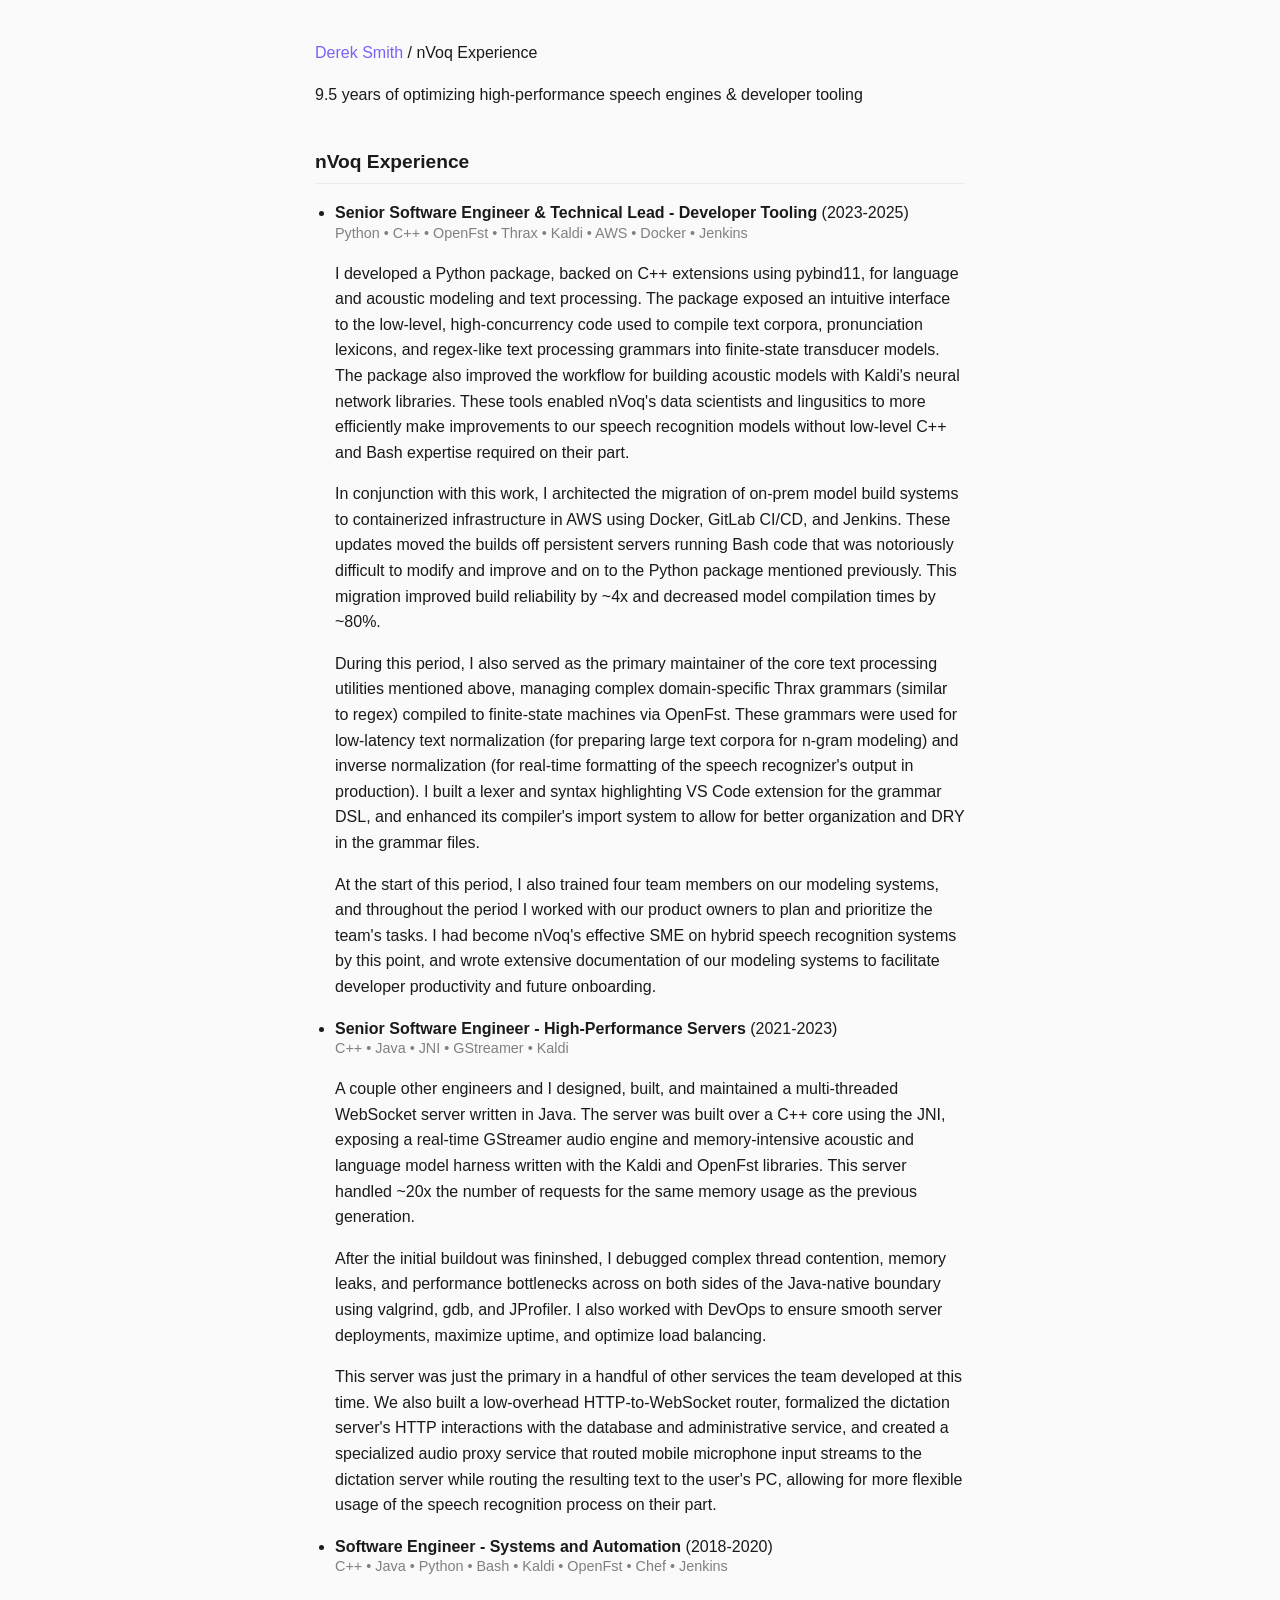
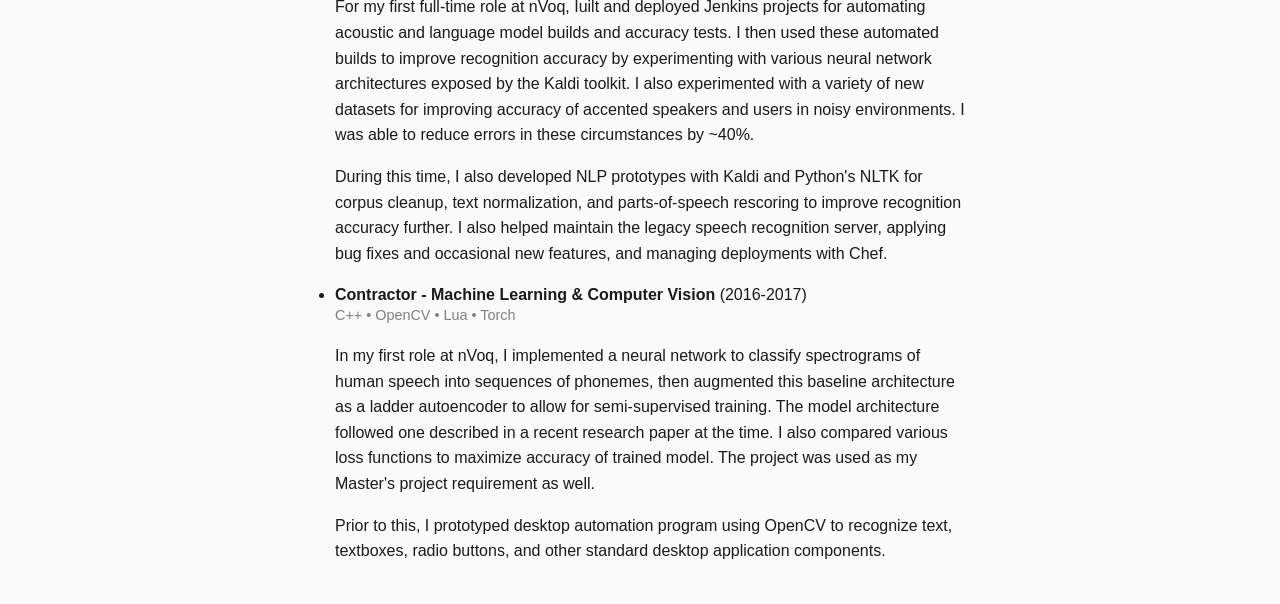
==== site/nvoq/index.html @ 42275b92 "Add separate project and nvoq pages" ====
<!DOCTYPE html>
<html lang="en">
<head>
    <meta charset="UTF-8">
    <meta name="viewport" content="width=device-width, initial-scale=1.0">
    <link rel="stylesheet" href="../style.css">
    <title>🐷 Derek Smith | Systems Programmer</title>
</head>
<body>

    <header>
        <nav class="breadcrumb">
            <a href="../">Derek Smith</a> / <span>nVoq Experience</span>
        </nav>
        <p class="subtitle">9.5 years of optimizing high-performance speech engines & developer tooling</p>
    </header>

    <main>
        <section id="nvoq">
            <h2>nVoq Experience</h2>
            <ul>
                <li>
                    <strong>Senior Software Engineer & Technical Lead - Developer Tooling</strong> (2023-2025)
                    <span class="project-meta">Python • C++ • OpenFst • Thrax • Kaldi • AWS • Docker • Jenkins</span>
                    <p>
                    I developed a Python package, backed on C++ extensions using pybind11, for language and acoustic modeling and text processing. The package exposed an intuitive interface to the low-level, high-concurrency code used to compile text corpora, pronunciation lexicons, and regex-like text processing grammars into finite-state transducer models. The package also improved the workflow for building acoustic models with Kaldi's neural network libraries. These tools enabled nVoq's data scientists and lingusitics to more efficiently make improvements to our speech recognition models without low-level C++ and Bash expertise required on their part.
                    </p>
                    <p>
                    In conjunction with this work, I architected the migration of on-prem model build systems to containerized infrastructure in AWS using Docker, GitLab CI/CD, and Jenkins. These updates moved the builds off persistent servers running Bash code that was notoriously difficult to modify and improve and on to the Python package mentioned previously. This migration improved build reliability by ~4x and decreased model compilation times by ~80%.
                    </p>
                    <p>
                    During this period, I also served as the primary maintainer of the core text processing utilities mentioned above, managing complex domain-specific Thrax grammars (similar to regex) compiled to finite-state machines via OpenFst. These grammars were used for low-latency text normalization (for preparing large text corpora for n-gram modeling) and inverse normalization (for real-time formatting of the speech recognizer's output in production). I built a lexer and syntax highlighting VS Code extension for the grammar DSL, and enhanced its compiler's import system to allow for better organization and DRY in the grammar files.
                    </p>
                    <p>
                    At the start of this period, I also trained four team members on our modeling systems, and throughout the period I worked with our product owners to plan and prioritize the team's tasks. I had become nVoq's effective SME on hybrid speech recognition systems by this point, and wrote extensive documentation of our modeling systems to facilitate developer productivity and future onboarding.
                    </p>
                </li>
                <li>
                    <strong>Senior Software Engineer - High-Performance Servers</strong> (2021-2023)
                    <span class="project-meta">C++ • Java • JNI • GStreamer • Kaldi</span>
                    <p>
                    A couple other engineers and I designed, built, and maintained a multi-threaded WebSocket server written in Java. The server was built over a C++ core using the JNI, exposing a real-time GStreamer audio engine and memory-intensive acoustic and language model harness written with the Kaldi and OpenFst libraries. This server handled ~20x the number of requests for the same memory usage as the previous generation.
                    </p>
                    <p>
                    After the initial buildout was fininshed, I debugged complex thread contention, memory leaks, and performance bottlenecks across on both sides of the Java-native boundary using valgrind, gdb, and JProfiler. I also worked with DevOps to ensure smooth server deployments, maximize uptime, and optimize load balancing.
                    </p>
                    <p>
                    This server was just the primary in a handful of other services the team developed at this time. We also built a low-overhead HTTP-to-WebSocket router, formalized the dictation server's HTTP interactions with the database and administrative service, and created a specialized audio proxy service that routed mobile microphone input streams to the dictation server while routing the resulting text to the user's PC, allowing for more flexible usage of the speech recognition process on their part.
                    </p>
                </li>
                <li>
                    <strong>Software Engineer - Systems and Automation</strong> (2018-2020)
                    <span class="project-meta">C++ • Java • Python • Bash • Kaldi • OpenFst • Chef • Jenkins</span>
                    <p>
                    For my first full-time role at nVoq, Iuilt and deployed Jenkins projects for automating acoustic and language model builds and accuracy tests. I then used these automated builds to improve recognition accuracy by experimenting with various neural network architectures exposed by the Kaldi toolkit. I also experimented with a variety of new datasets for improving accuracy of accented speakers and users in noisy environments. I was able to reduce errors in these circumstances by ~40%.
                    </p>
                    <p>
                    During this time, I also developed NLP prototypes with Kaldi and Python's NLTK for corpus cleanup, text normalization, and parts-of-speech rescoring to improve recognition accuracy further. I also helped maintain the legacy speech recognition server, applying bug fixes and occasional new features, and managing deployments with Chef.
                    </p>
                </li>
                <li>
                    <strong>Contractor - Machine Learning & Computer Vision</strong> (2016-2017)
                    <span class="project-meta">C++ • OpenCV • Lua • Torch</span>
                    <p>
                    In my first role at nVoq, I implemented a neural network to classify spectrograms of human speech into sequences of phonemes, then augmented this baseline architecture as a ladder autoencoder to allow for semi-supervised training. The model architecture followed one described in a recent research paper at the time. I also compared various loss functions to maximize accuracy of trained model. The project was used as my Master's project requirement as well.
                    </p>
                    <p>
                    Prior to this, I prototyped desktop automation program using OpenCV to recognize text, textboxes, radio buttons, and other standard desktop application components.
                    </p>
                </li>
            </ul>
        </section>
    </main>

</body>
</html>
---- site/style.css ----
:root {
    --bg: #fafafa;
    --text: #1a1a1a;
    --link: #7862f8;
    --code-bg: #eaeaea;
    --max-width: 650px;
}
@media (prefers-color-scheme: dark) {
    :root {
        --bg: #121212;
        --text: #e0e0e0;
        --link: #7862f8;
        --code-bg: #252525;
    }
}
body {
    /* font-family: "New Computer Modern", "Times New Roman", Times, Baskerville, Georgia, serif; */
    /* font-family: ui-monospace, SFMono-Regular, "SF Pro Mono", Menlo, Monaco, Consolas, "Liberation Mono", "Courier New", monospace; */
    font-family: -apple-system, BlinkMacSystemFont, "Segoe UI", Roboto, Helvetica, Arial, sans-serif;
    line-height: 1.6;
    color: var(--text);
    background-color: var(--bg);
    max-width: var(--max-width);
    margin: 40px auto;
    padding: 0 20px;
}
header { margin-bottom: 40px; }
h1 { margin-bottom: 5px; font-size: 1.8rem; }
h2 { font-size: 1.2rem; margin-top: 30px; border-bottom: 1px solid var(--code-bg); padding-bottom: 5px; }
a { color: var(--link); text-decoration: none; }
a:hover { text-decoration: underline; }
ul { padding-left: 20px; }
li { margin-bottom: 8px; }
code { font-family: ui-monospace, SFMono-Regular, SF Pro Mono, Menlo, Monaco, Consolas, monospace; background: var(--code-bg); padding: 2px 6px; border-radius: 4px; font-size: 0.9em; }
.links { margin-top: 10px; font-family: monospace; }
.links a { margin-right: 15px; }
.project-meta { font-size: 0.9em; color: gray; display: block; margin-top: -4px; margin-bottom: 4px; }
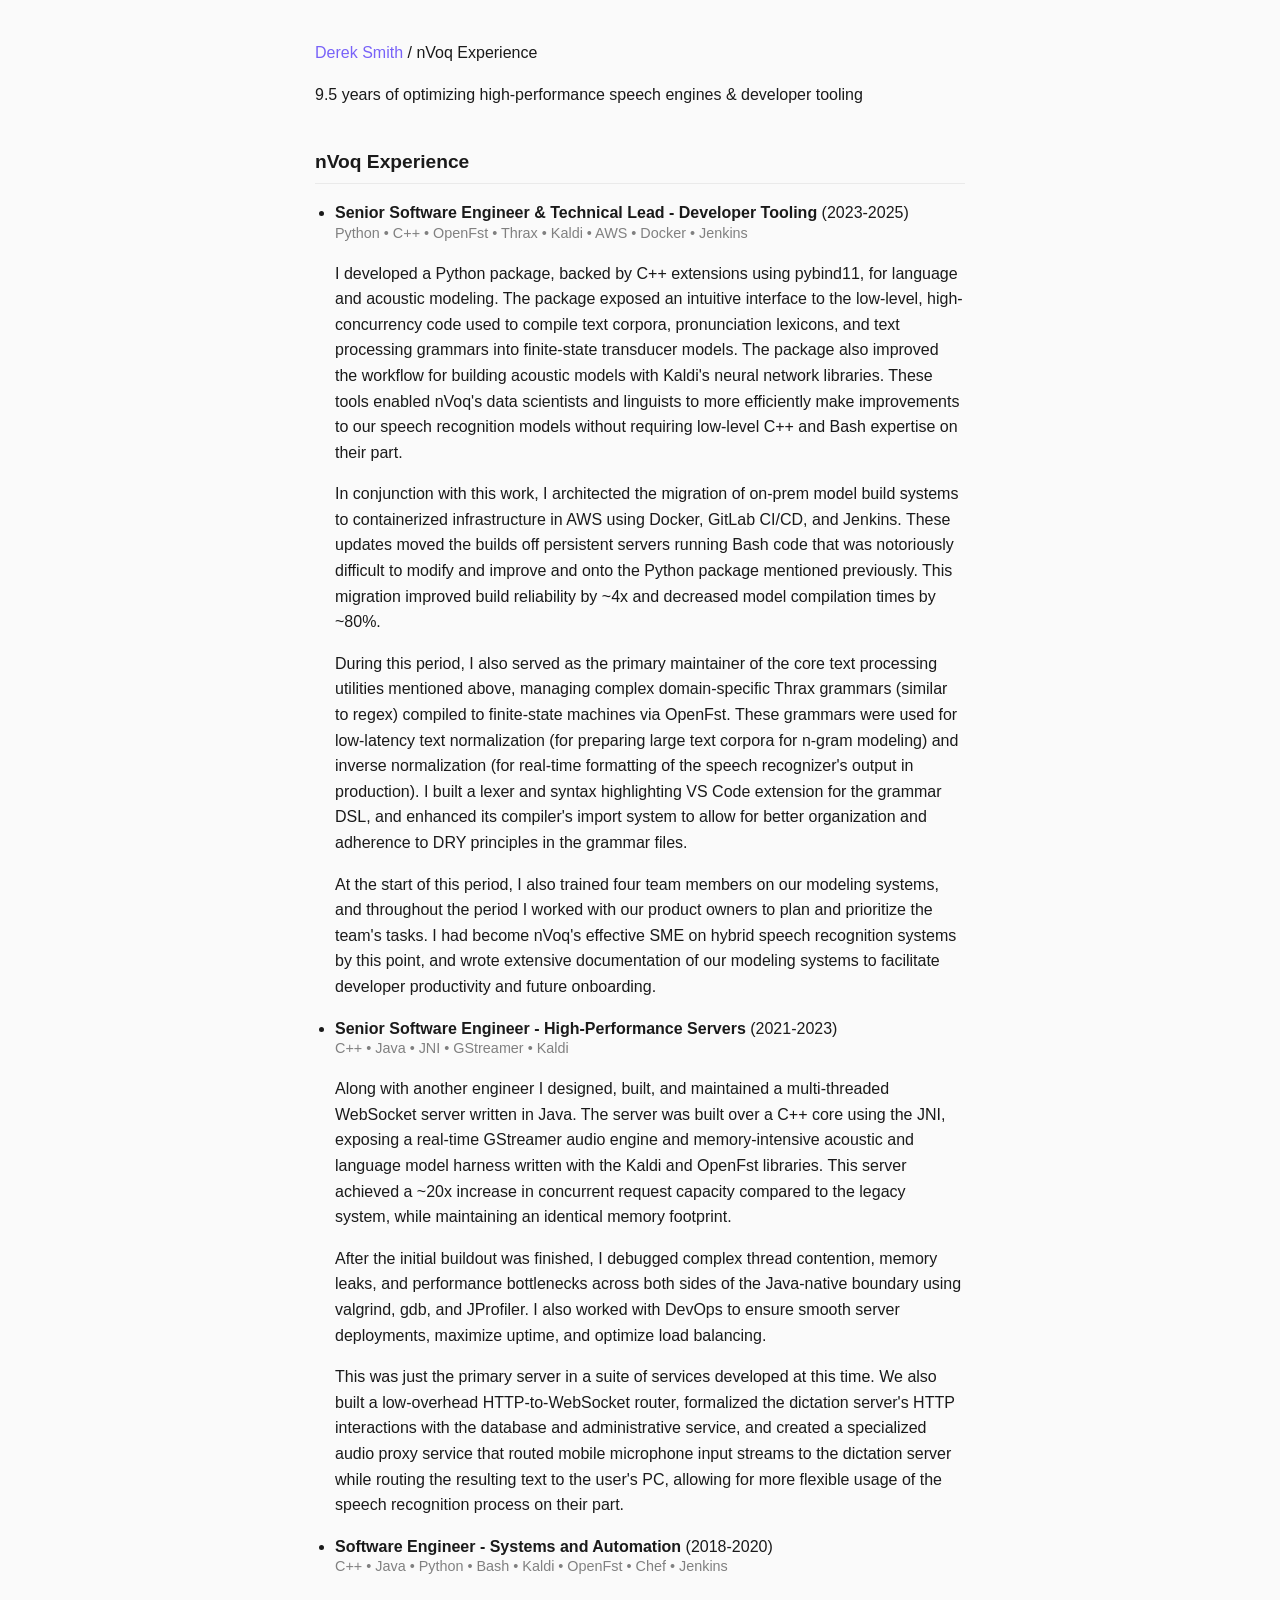
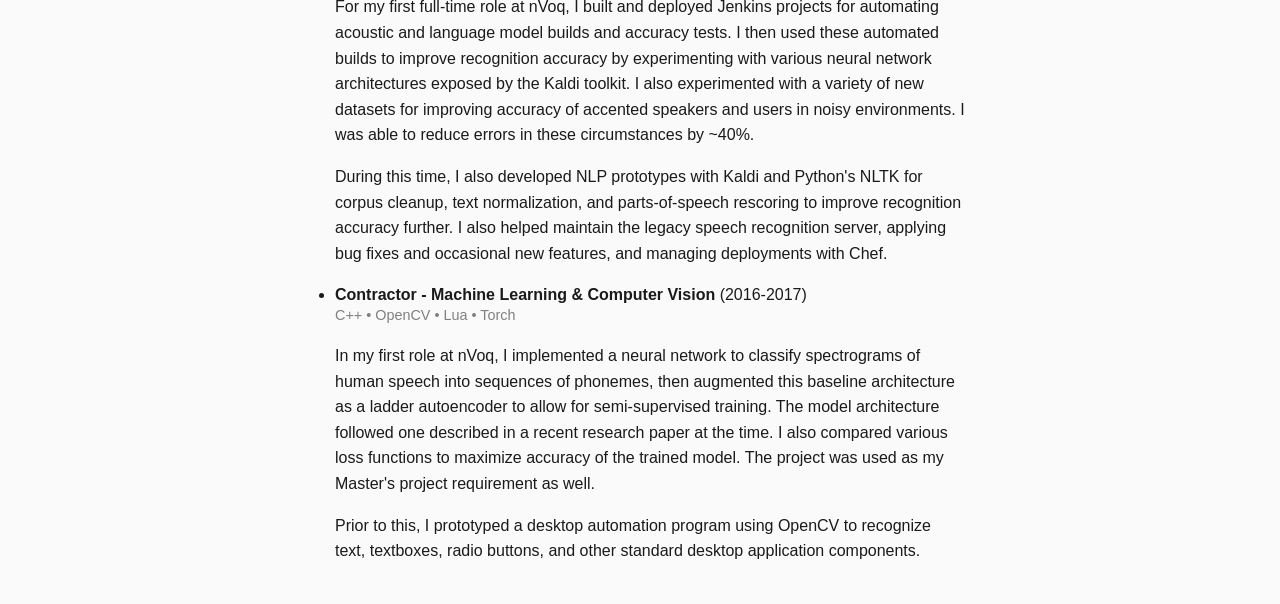
==== commit 686d2100: "Clean up typos and wording" ====
--- a/site/nvoq/index.html
+++ b/site/nvoq/index.html
@@ -23,13 +23,13 @@
                     <strong>Senior Software Engineer & Technical Lead - Developer Tooling</strong> (2023-2025)
                     <span class="project-meta">Python • C++ • OpenFst • Thrax • Kaldi • AWS • Docker • Jenkins</span>
                     <p>
-                    I developed a Python package, backed on C++ extensions using pybind11, for language and acoustic modeling and text processing. The package exposed an intuitive interface to the low-level, high-concurrency code used to compile text corpora, pronunciation lexicons, and regex-like text processing grammars into finite-state transducer models. The package also improved the workflow for building acoustic models with Kaldi's neural network libraries. These tools enabled nVoq's data scientists and lingusitics to more efficiently make improvements to our speech recognition models without low-level C++ and Bash expertise required on their part.
+                    I developed a Python package, backed by C++ extensions using pybind11, for language and acoustic modeling. The package exposed an intuitive interface to the low-level, high-concurrency code used to compile text corpora, pronunciation lexicons, and text processing grammars into finite-state transducer models. The package also improved the workflow for building acoustic models with Kaldi's neural network libraries. These tools enabled nVoq's data scientists and linguists to more efficiently make improvements to our speech recognition models without requiring low-level C++ and Bash expertise on their part.
                     </p>
                     <p>
-                    In conjunction with this work, I architected the migration of on-prem model build systems to containerized infrastructure in AWS using Docker, GitLab CI/CD, and Jenkins. These updates moved the builds off persistent servers running Bash code that was notoriously difficult to modify and improve and on to the Python package mentioned previously. This migration improved build reliability by ~4x and decreased model compilation times by ~80%.
+                    In conjunction with this work, I architected the migration of on-prem model build systems to containerized infrastructure in AWS using Docker, GitLab CI/CD, and Jenkins. These updates moved the builds off persistent servers running Bash code that was notoriously difficult to modify and improve and onto the Python package mentioned previously. This migration improved build reliability by ~4x and decreased model compilation times by ~80%.
                     </p>
                     <p>
-                    During this period, I also served as the primary maintainer of the core text processing utilities mentioned above, managing complex domain-specific Thrax grammars (similar to regex) compiled to finite-state machines via OpenFst. These grammars were used for low-latency text normalization (for preparing large text corpora for n-gram modeling) and inverse normalization (for real-time formatting of the speech recognizer's output in production). I built a lexer and syntax highlighting VS Code extension for the grammar DSL, and enhanced its compiler's import system to allow for better organization and DRY in the grammar files.
+                    During this period, I also served as the primary maintainer of the core text processing utilities mentioned above, managing complex domain-specific Thrax grammars (similar to regex) compiled to finite-state machines via OpenFst. These grammars were used for low-latency text normalization (for preparing large text corpora for n-gram modeling) and inverse normalization (for real-time formatting of the speech recognizer's output in production). I built a lexer and syntax highlighting VS Code extension for the grammar DSL, and enhanced its compiler's import system to allow for better organization and adherence to DRY principles in the grammar files.
                     </p>
                     <p>
                     At the start of this period, I also trained four team members on our modeling systems, and throughout the period I worked with our product owners to plan and prioritize the team's tasks. I had become nVoq's effective SME on hybrid speech recognition systems by this point, and wrote extensive documentation of our modeling systems to facilitate developer productivity and future onboarding.
@@ -39,20 +39,20 @@
                     <strong>Senior Software Engineer - High-Performance Servers</strong> (2021-2023)
                     <span class="project-meta">C++ • Java • JNI • GStreamer • Kaldi</span>
                     <p>
-                    A couple other engineers and I designed, built, and maintained a multi-threaded WebSocket server written in Java. The server was built over a C++ core using the JNI, exposing a real-time GStreamer audio engine and memory-intensive acoustic and language model harness written with the Kaldi and OpenFst libraries. This server handled ~20x the number of requests for the same memory usage as the previous generation.
+                    Along with another engineer I designed, built, and maintained a multi-threaded WebSocket server written in Java. The server was built over a C++ core using the JNI, exposing a real-time GStreamer audio engine and memory-intensive acoustic and language model harness written with the Kaldi and OpenFst libraries. This server achieved a ~20x increase in concurrent request capacity compared to the legacy system, while maintaining an identical memory footprint.
                     </p>
                     <p>
-                    After the initial buildout was fininshed, I debugged complex thread contention, memory leaks, and performance bottlenecks across on both sides of the Java-native boundary using valgrind, gdb, and JProfiler. I also worked with DevOps to ensure smooth server deployments, maximize uptime, and optimize load balancing.
+                    After the initial buildout was finished, I debugged complex thread contention, memory leaks, and performance bottlenecks across both sides of the Java-native boundary using valgrind, gdb, and JProfiler. I also worked with DevOps to ensure smooth server deployments, maximize uptime, and optimize load balancing.
                     </p>
                     <p>
-                    This server was just the primary in a handful of other services the team developed at this time. We also built a low-overhead HTTP-to-WebSocket router, formalized the dictation server's HTTP interactions with the database and administrative service, and created a specialized audio proxy service that routed mobile microphone input streams to the dictation server while routing the resulting text to the user's PC, allowing for more flexible usage of the speech recognition process on their part.
+                    This was just the primary server in a suite of services developed at this time. We also built a low-overhead HTTP-to-WebSocket router, formalized the dictation server's HTTP interactions with the database and administrative service, and created a specialized audio proxy service that routed mobile microphone input streams to the dictation server while routing the resulting text to the user's PC, allowing for more flexible usage of the speech recognition process on their part.
                     </p>
                 </li>
                 <li>
                     <strong>Software Engineer - Systems and Automation</strong> (2018-2020)
                     <span class="project-meta">C++ • Java • Python • Bash • Kaldi • OpenFst • Chef • Jenkins</span>
                     <p>
-                    For my first full-time role at nVoq, Iuilt and deployed Jenkins projects for automating acoustic and language model builds and accuracy tests. I then used these automated builds to improve recognition accuracy by experimenting with various neural network architectures exposed by the Kaldi toolkit. I also experimented with a variety of new datasets for improving accuracy of accented speakers and users in noisy environments. I was able to reduce errors in these circumstances by ~40%.
+                    For my first full-time role at nVoq, I built and deployed Jenkins projects for automating acoustic and language model builds and accuracy tests. I then used these automated builds to improve recognition accuracy by experimenting with various neural network architectures exposed by the Kaldi toolkit. I also experimented with a variety of new datasets for improving accuracy of accented speakers and users in noisy environments. I was able to reduce errors in these circumstances by ~40%.
                     </p>
                     <p>
                     During this time, I also developed NLP prototypes with Kaldi and Python's NLTK for corpus cleanup, text normalization, and parts-of-speech rescoring to improve recognition accuracy further. I also helped maintain the legacy speech recognition server, applying bug fixes and occasional new features, and managing deployments with Chef.
@@ -62,10 +62,10 @@
                     <strong>Contractor - Machine Learning & Computer Vision</strong> (2016-2017)
                     <span class="project-meta">C++ • OpenCV • Lua • Torch</span>
                     <p>
-                    In my first role at nVoq, I implemented a neural network to classify spectrograms of human speech into sequences of phonemes, then augmented this baseline architecture as a ladder autoencoder to allow for semi-supervised training. The model architecture followed one described in a recent research paper at the time. I also compared various loss functions to maximize accuracy of trained model. The project was used as my Master's project requirement as well.
+                    In my first role at nVoq, I implemented a neural network to classify spectrograms of human speech into sequences of phonemes, then augmented this baseline architecture as a ladder autoencoder to allow for semi-supervised training. The model architecture followed one described in a recent research paper at the time. I also compared various loss functions to maximize accuracy of the trained model. The project was used as my Master's project requirement as well.
                     </p>
                     <p>
-                    Prior to this, I prototyped desktop automation program using OpenCV to recognize text, textboxes, radio buttons, and other standard desktop application components.
+                    Prior to this, I prototyped a desktop automation program using OpenCV to recognize text, textboxes, radio buttons, and other standard desktop application components.
                     </p>
                 </li>
             </ul>
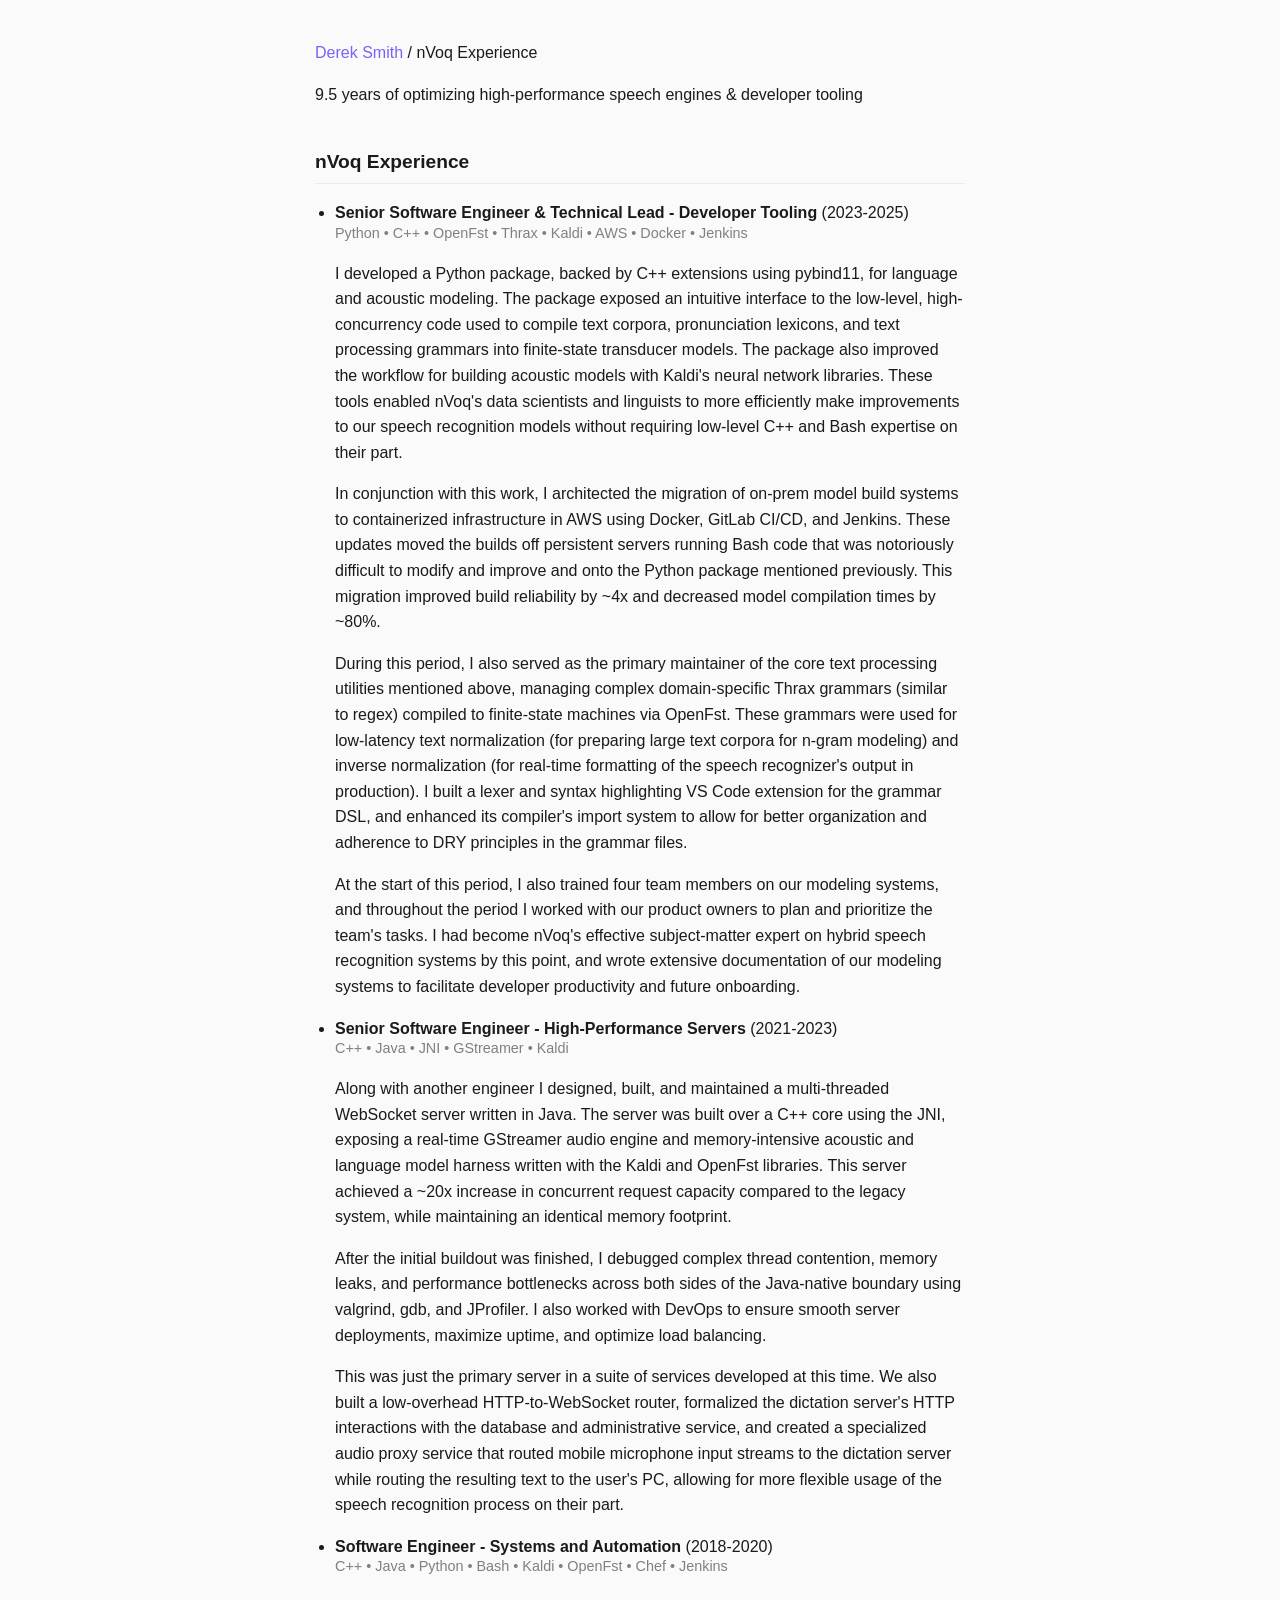
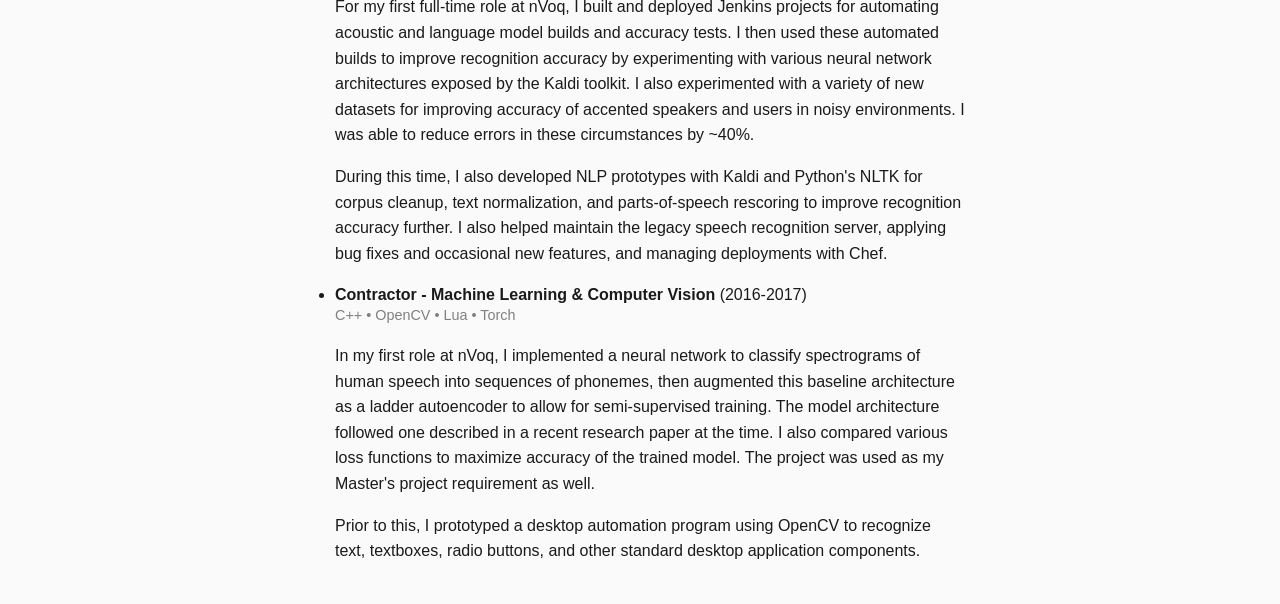
==== commit abacba49: "Get resume down to one page" ====
--- a/site/nvoq/index.html
+++ b/site/nvoq/index.html
@@ -32,7 +32,7 @@
                     During this period, I also served as the primary maintainer of the core text processing utilities mentioned above, managing complex domain-specific Thrax grammars (similar to regex) compiled to finite-state machines via OpenFst. These grammars were used for low-latency text normalization (for preparing large text corpora for n-gram modeling) and inverse normalization (for real-time formatting of the speech recognizer's output in production). I built a lexer and syntax highlighting VS Code extension for the grammar DSL, and enhanced its compiler's import system to allow for better organization and adherence to DRY principles in the grammar files.
                     </p>
                     <p>
-                    At the start of this period, I also trained four team members on our modeling systems, and throughout the period I worked with our product owners to plan and prioritize the team's tasks. I had become nVoq's effective SME on hybrid speech recognition systems by this point, and wrote extensive documentation of our modeling systems to facilitate developer productivity and future onboarding.
+                    At the start of this period, I also trained four team members on our modeling systems, and throughout the period I worked with our product owners to plan and prioritize the team's tasks. I had become nVoq's effective subject-matter expert on hybrid speech recognition systems by this point, and wrote extensive documentation of our modeling systems to facilitate developer productivity and future onboarding.
                     </p>
                 </li>
                 <li>
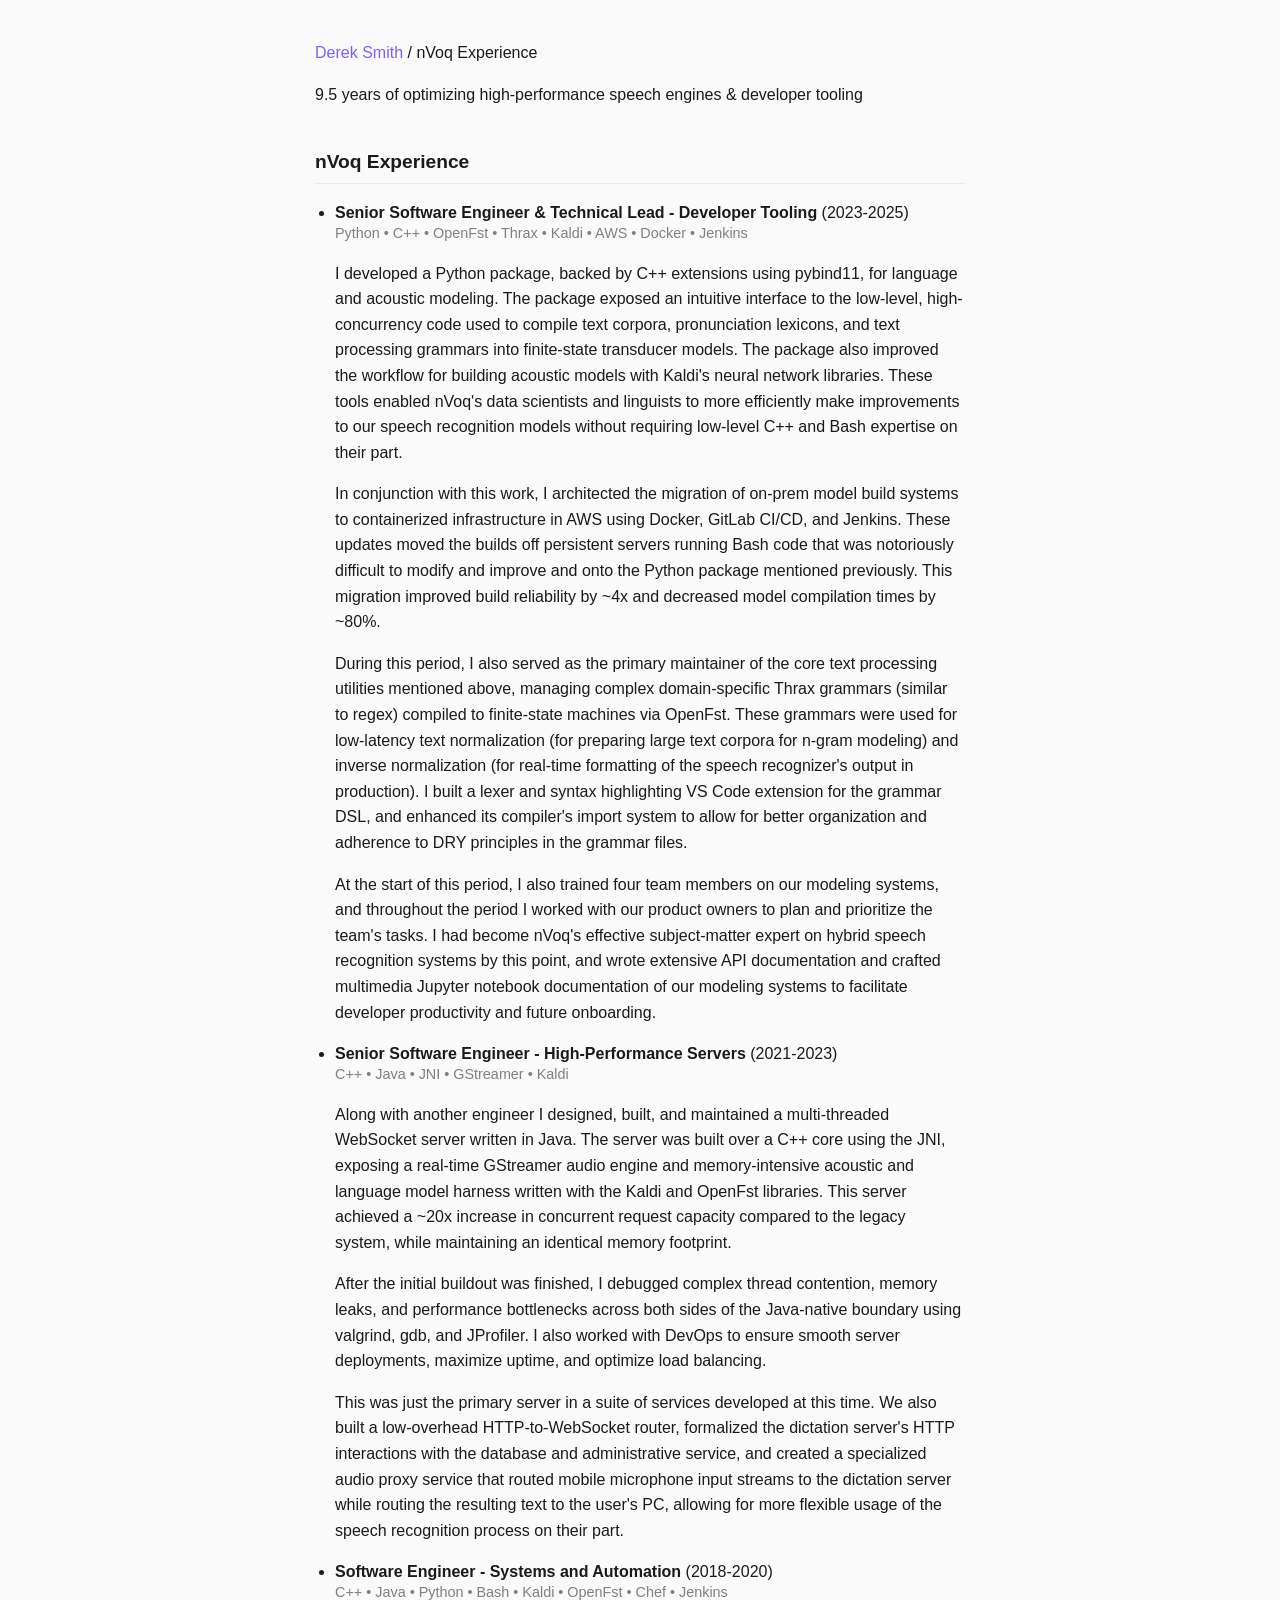
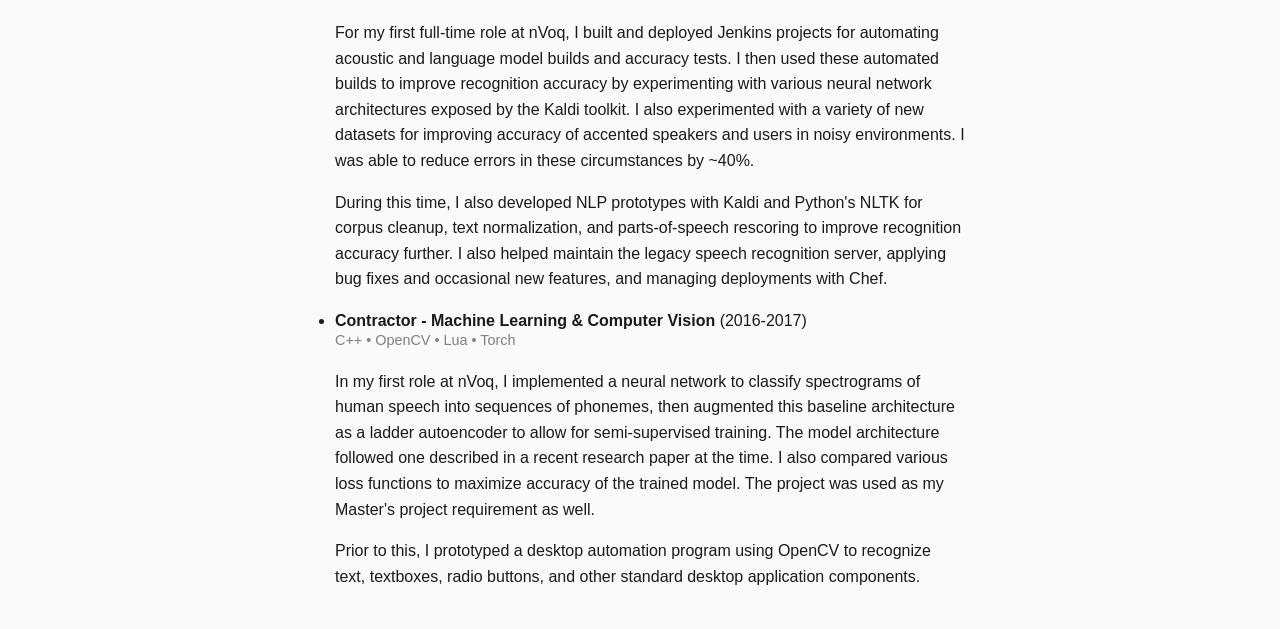
==== commit 3231097a: "Some more stuff to the resume from Rose" ====
--- a/site/nvoq/index.html
+++ b/site/nvoq/index.html
@@ -32,7 +32,7 @@
                     During this period, I also served as the primary maintainer of the core text processing utilities mentioned above, managing complex domain-specific Thrax grammars (similar to regex) compiled to finite-state machines via OpenFst. These grammars were used for low-latency text normalization (for preparing large text corpora for n-gram modeling) and inverse normalization (for real-time formatting of the speech recognizer's output in production). I built a lexer and syntax highlighting VS Code extension for the grammar DSL, and enhanced its compiler's import system to allow for better organization and adherence to DRY principles in the grammar files.
                     </p>
                     <p>
-                    At the start of this period, I also trained four team members on our modeling systems, and throughout the period I worked with our product owners to plan and prioritize the team's tasks. I had become nVoq's effective subject-matter expert on hybrid speech recognition systems by this point, and wrote extensive documentation of our modeling systems to facilitate developer productivity and future onboarding.
+                    At the start of this period, I also trained four team members on our modeling systems, and throughout the period I worked with our product owners to plan and prioritize the team's tasks. I had become nVoq's effective subject-matter expert on hybrid speech recognition systems by this point, and wrote extensive API documentation and crafted multimedia Jupyter notebook documentation of our modeling systems to facilitate developer productivity and future onboarding.
                     </p>
                 </li>
                 <li>
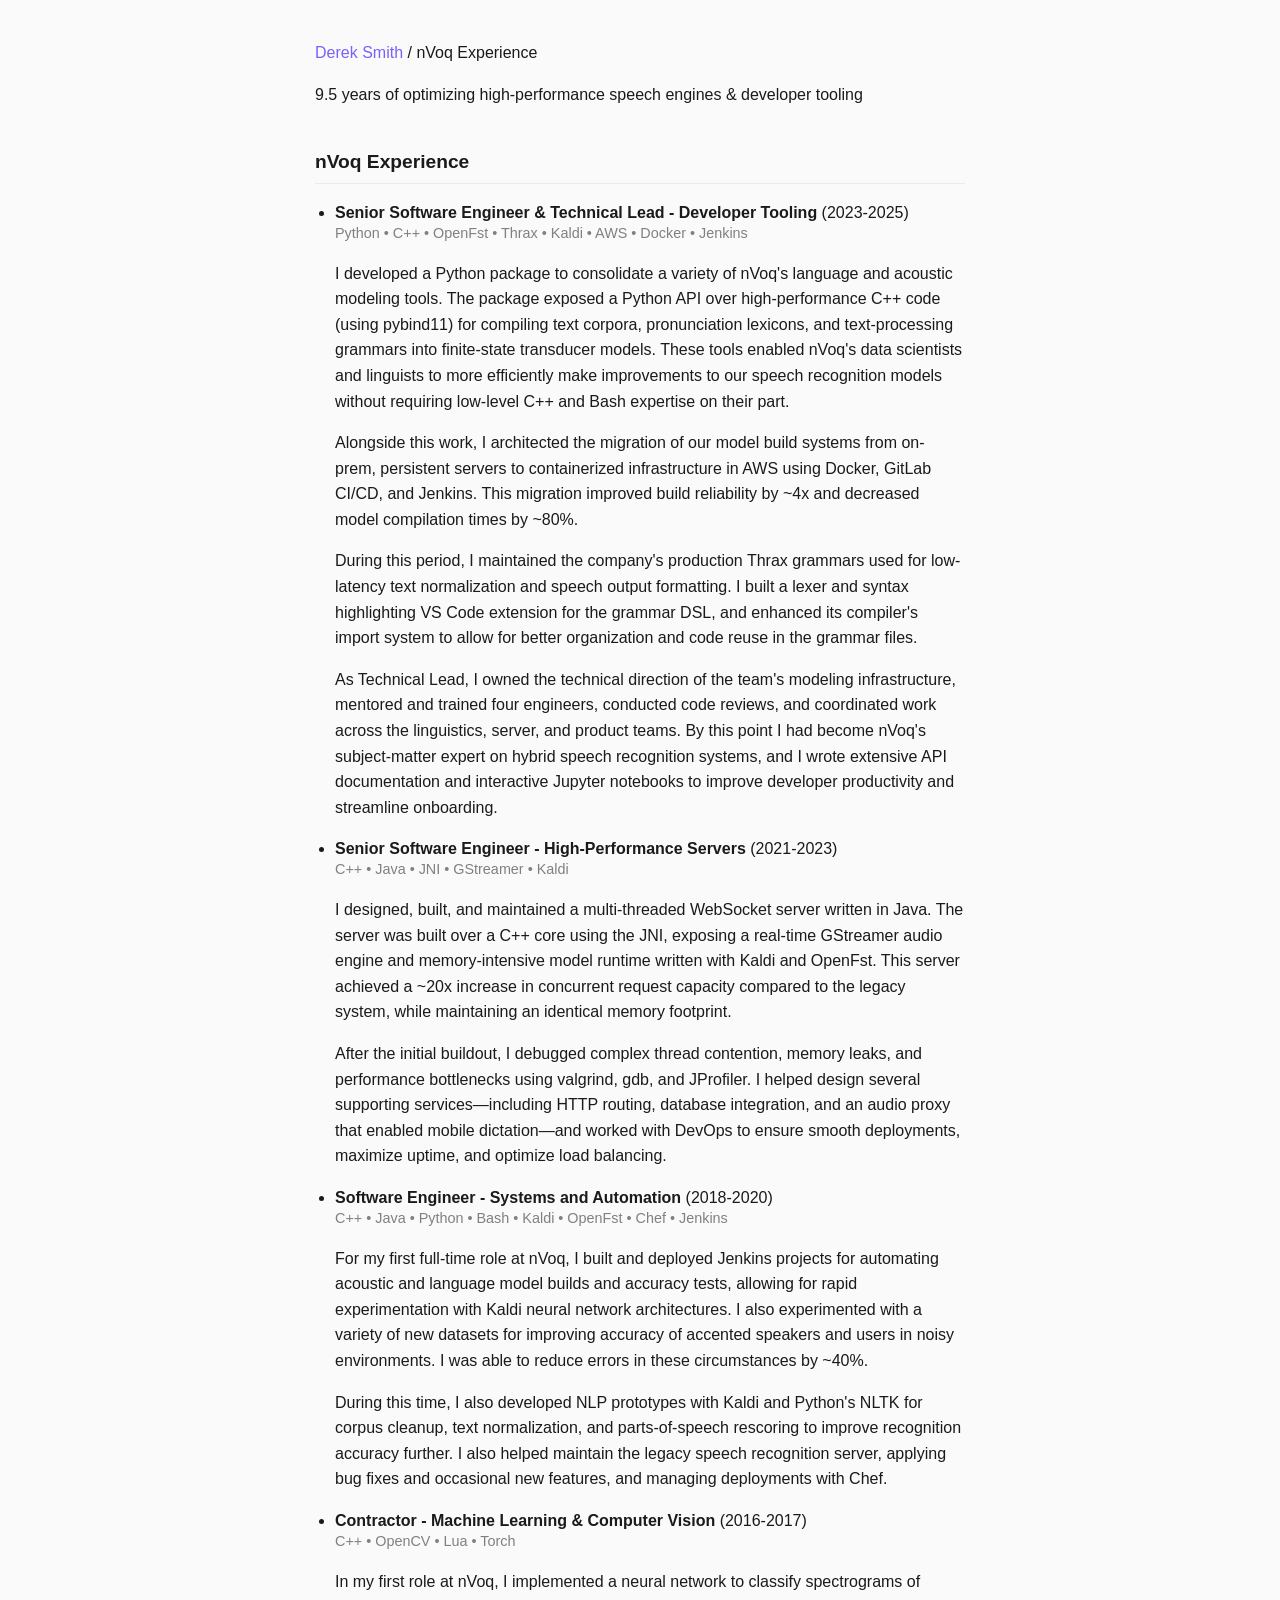
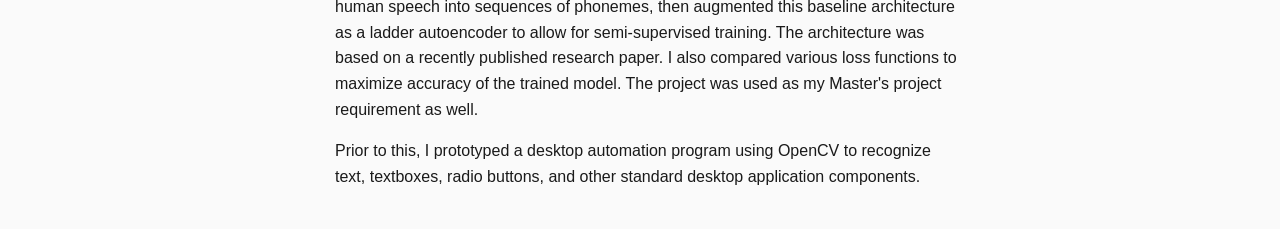
==== commit b5900200: "Clean up wording so it isn't so jargony" ====
--- a/site/nvoq/index.html
+++ b/site/nvoq/index.html
@@ -23,36 +23,33 @@
                     <strong>Senior Software Engineer & Technical Lead - Developer Tooling</strong> (2023-2025)
                     <span class="project-meta">Python • C++ • OpenFst • Thrax • Kaldi • AWS • Docker • Jenkins</span>
                     <p>
-                    I developed a Python package, backed by C++ extensions using pybind11, for language and acoustic modeling. The package exposed an intuitive interface to the low-level, high-concurrency code used to compile text corpora, pronunciation lexicons, and text processing grammars into finite-state transducer models. The package also improved the workflow for building acoustic models with Kaldi's neural network libraries. These tools enabled nVoq's data scientists and linguists to more efficiently make improvements to our speech recognition models without requiring low-level C++ and Bash expertise on their part.
+                    I developed a Python package to consolidate a variety of nVoq's language and acoustic modeling tools. The package exposed a Python API over high-performance C++ code (using pybind11) for compiling text corpora, pronunciation lexicons, and text-processing grammars into finite-state transducer models. These tools enabled nVoq's data scientists and linguists to more efficiently make improvements to our speech recognition models without requiring low-level C++ and Bash expertise on their part.
                     </p>
                     <p>
-                    In conjunction with this work, I architected the migration of on-prem model build systems to containerized infrastructure in AWS using Docker, GitLab CI/CD, and Jenkins. These updates moved the builds off persistent servers running Bash code that was notoriously difficult to modify and improve and onto the Python package mentioned previously. This migration improved build reliability by ~4x and decreased model compilation times by ~80%.
+                    Alongside this work, I architected the migration of our model build systems from on-prem, persistent servers to containerized infrastructure in AWS using Docker, GitLab CI/CD, and Jenkins. This migration improved build reliability by ~4x and decreased model compilation times by ~80%.
                     </p>
                     <p>
-                    During this period, I also served as the primary maintainer of the core text processing utilities mentioned above, managing complex domain-specific Thrax grammars (similar to regex) compiled to finite-state machines via OpenFst. These grammars were used for low-latency text normalization (for preparing large text corpora for n-gram modeling) and inverse normalization (for real-time formatting of the speech recognizer's output in production). I built a lexer and syntax highlighting VS Code extension for the grammar DSL, and enhanced its compiler's import system to allow for better organization and adherence to DRY principles in the grammar files.
+                    During this period, I maintained the company's production Thrax grammars used for low-latency text normalization and speech output formatting. I built a lexer and syntax highlighting VS Code extension for the grammar DSL, and enhanced its compiler's import system to allow for better organization and code reuse in the grammar files.
                     </p>
                     <p>
-                    At the start of this period, I also trained four team members on our modeling systems, and throughout the period I worked with our product owners to plan and prioritize the team's tasks. I had become nVoq's effective subject-matter expert on hybrid speech recognition systems by this point, and wrote extensive API documentation and crafted multimedia Jupyter notebook documentation of our modeling systems to facilitate developer productivity and future onboarding.
+                    As Technical Lead, I owned the technical direction of the team's modeling infrastructure, mentored and trained four engineers, conducted code reviews, and coordinated work across the linguistics, server, and product teams. By this point I had become nVoq's subject-matter expert on hybrid speech recognition systems, and I wrote extensive API documentation and interactive Jupyter notebooks to improve developer productivity and streamline onboarding.
                     </p>
                 </li>
                 <li>
                     <strong>Senior Software Engineer - High-Performance Servers</strong> (2021-2023)
                     <span class="project-meta">C++ • Java • JNI • GStreamer • Kaldi</span>
                     <p>
-                    Along with another engineer I designed, built, and maintained a multi-threaded WebSocket server written in Java. The server was built over a C++ core using the JNI, exposing a real-time GStreamer audio engine and memory-intensive acoustic and language model harness written with the Kaldi and OpenFst libraries. This server achieved a ~20x increase in concurrent request capacity compared to the legacy system, while maintaining an identical memory footprint.
+                    I designed, built, and maintained a multi-threaded WebSocket server written in Java. The server was built over a C++ core using the JNI, exposing a real-time GStreamer audio engine and memory-intensive model runtime written with Kaldi and OpenFst. This server achieved a ~20x increase in concurrent request capacity compared to the legacy system, while maintaining an identical memory footprint.
                     </p>
                     <p>
-                    After the initial buildout was finished, I debugged complex thread contention, memory leaks, and performance bottlenecks across both sides of the Java-native boundary using valgrind, gdb, and JProfiler. I also worked with DevOps to ensure smooth server deployments, maximize uptime, and optimize load balancing.
-                    </p>
-                    <p>
-                    This was just the primary server in a suite of services developed at this time. We also built a low-overhead HTTP-to-WebSocket router, formalized the dictation server's HTTP interactions with the database and administrative service, and created a specialized audio proxy service that routed mobile microphone input streams to the dictation server while routing the resulting text to the user's PC, allowing for more flexible usage of the speech recognition process on their part.
+                    After the initial buildout, I debugged complex thread contention, memory leaks, and performance bottlenecks using valgrind, gdb, and JProfiler. I helped design several supporting services—including HTTP routing, database integration, and an audio proxy that enabled mobile dictation—and worked with DevOps to ensure smooth deployments, maximize uptime, and optimize load balancing.
                     </p>
                 </li>
                 <li>
                     <strong>Software Engineer - Systems and Automation</strong> (2018-2020)
                     <span class="project-meta">C++ • Java • Python • Bash • Kaldi • OpenFst • Chef • Jenkins</span>
                     <p>
-                    For my first full-time role at nVoq, I built and deployed Jenkins projects for automating acoustic and language model builds and accuracy tests. I then used these automated builds to improve recognition accuracy by experimenting with various neural network architectures exposed by the Kaldi toolkit. I also experimented with a variety of new datasets for improving accuracy of accented speakers and users in noisy environments. I was able to reduce errors in these circumstances by ~40%.
+                    For my first full-time role at nVoq, I built and deployed Jenkins projects for automating acoustic and language model builds and accuracy tests, allowing for rapid experimentation with Kaldi neural network architectures. I also experimented with a variety of new datasets for improving accuracy of accented speakers and users in noisy environments. I was able to reduce errors in these circumstances by ~40%.
                     </p>
                     <p>
                     During this time, I also developed NLP prototypes with Kaldi and Python's NLTK for corpus cleanup, text normalization, and parts-of-speech rescoring to improve recognition accuracy further. I also helped maintain the legacy speech recognition server, applying bug fixes and occasional new features, and managing deployments with Chef.
@@ -62,7 +59,7 @@
                     <strong>Contractor - Machine Learning & Computer Vision</strong> (2016-2017)
                     <span class="project-meta">C++ • OpenCV • Lua • Torch</span>
                     <p>
-                    In my first role at nVoq, I implemented a neural network to classify spectrograms of human speech into sequences of phonemes, then augmented this baseline architecture as a ladder autoencoder to allow for semi-supervised training. The model architecture followed one described in a recent research paper at the time. I also compared various loss functions to maximize accuracy of the trained model. The project was used as my Master's project requirement as well.
+                    In my first role at nVoq, I implemented a neural network to classify spectrograms of human speech into sequences of phonemes, then augmented this baseline architecture as a ladder autoencoder to allow for semi-supervised training. The architecture was based on a recently published research paper. I also compared various loss functions to maximize accuracy of the trained model. The project was used as my Master's project requirement as well.
                     </p>
                     <p>
                     Prior to this, I prototyped a desktop automation program using OpenCV to recognize text, textboxes, radio buttons, and other standard desktop application components.
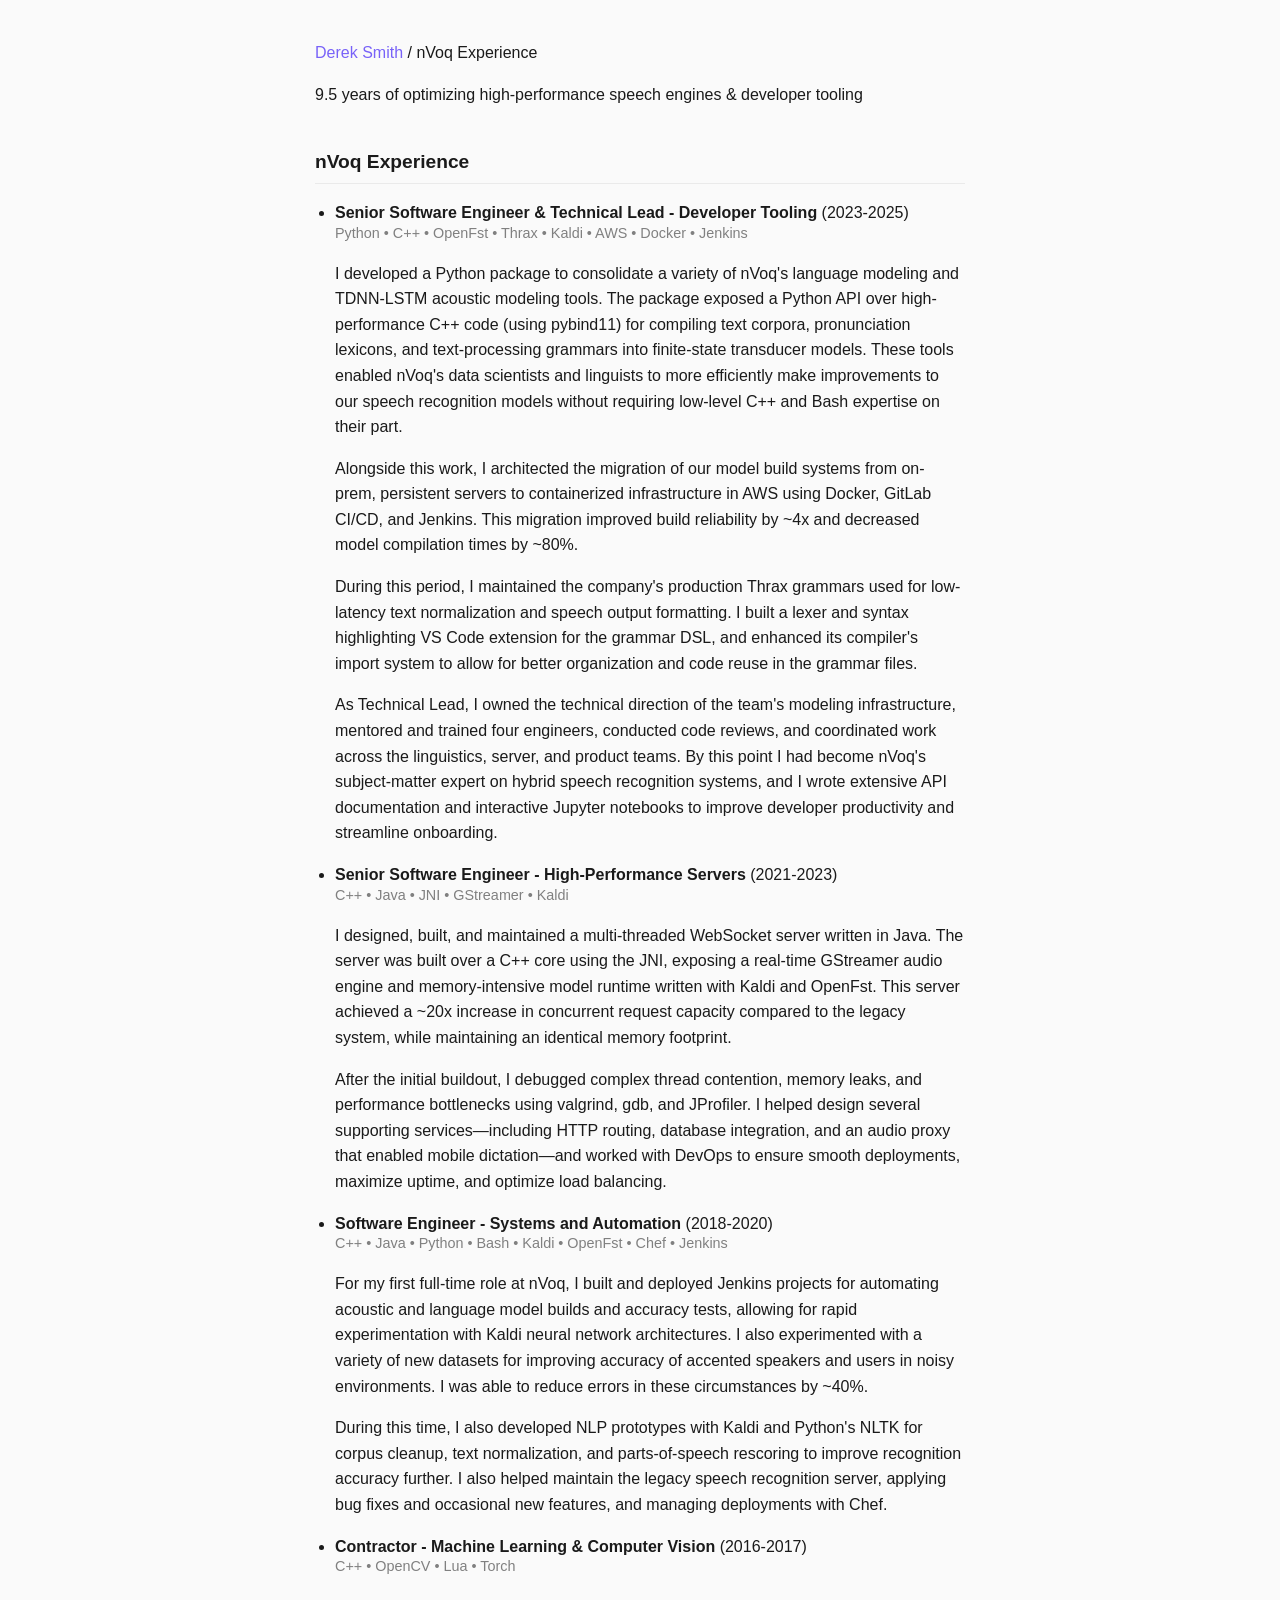
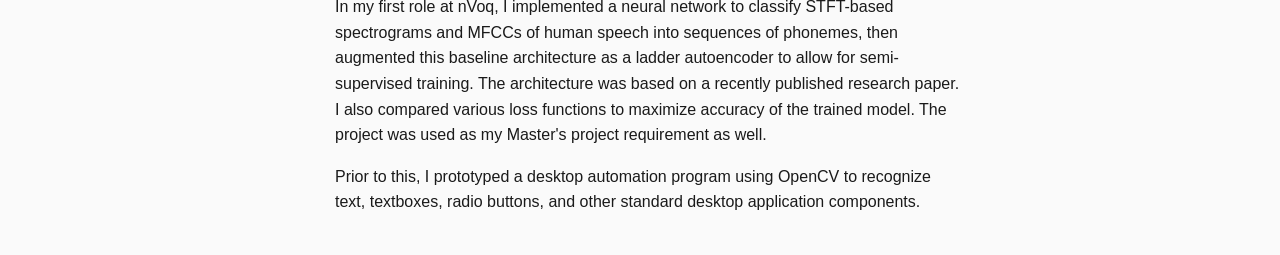
==== commit 6e08e8cb: "Qualcomm updates" ====
--- a/site/nvoq/index.html
+++ b/site/nvoq/index.html
@@ -23,7 +23,7 @@
                     <strong>Senior Software Engineer & Technical Lead - Developer Tooling</strong> (2023-2025)
                     <span class="project-meta">Python • C++ • OpenFst • Thrax • Kaldi • AWS • Docker • Jenkins</span>
                     <p>
-                    I developed a Python package to consolidate a variety of nVoq's language and acoustic modeling tools. The package exposed a Python API over high-performance C++ code (using pybind11) for compiling text corpora, pronunciation lexicons, and text-processing grammars into finite-state transducer models. These tools enabled nVoq's data scientists and linguists to more efficiently make improvements to our speech recognition models without requiring low-level C++ and Bash expertise on their part.
+                    I developed a Python package to consolidate a variety of nVoq's language modeling and TDNN-LSTM acoustic modeling tools. The package exposed a Python API over high-performance C++ code (using pybind11) for compiling text corpora, pronunciation lexicons, and text-processing grammars into finite-state transducer models. These tools enabled nVoq's data scientists and linguists to more efficiently make improvements to our speech recognition models without requiring low-level C++ and Bash expertise on their part.
                     </p>
                     <p>
                     Alongside this work, I architected the migration of our model build systems from on-prem, persistent servers to containerized infrastructure in AWS using Docker, GitLab CI/CD, and Jenkins. This migration improved build reliability by ~4x and decreased model compilation times by ~80%.
@@ -59,7 +59,7 @@
                     <strong>Contractor - Machine Learning & Computer Vision</strong> (2016-2017)
                     <span class="project-meta">C++ • OpenCV • Lua • Torch</span>
                     <p>
-                    In my first role at nVoq, I implemented a neural network to classify spectrograms of human speech into sequences of phonemes, then augmented this baseline architecture as a ladder autoencoder to allow for semi-supervised training. The architecture was based on a recently published research paper. I also compared various loss functions to maximize accuracy of the trained model. The project was used as my Master's project requirement as well.
+                    In my first role at nVoq, I implemented a neural network to classify STFT-based spectrograms and MFCCs of human speech into sequences of phonemes, then augmented this baseline architecture as a ladder autoencoder to allow for semi-supervised training. The architecture was based on a recently published research paper. I also compared various loss functions to maximize accuracy of the trained model. The project was used as my Master's project requirement as well.
                     </p>
                     <p>
                     Prior to this, I prototyped a desktop automation program using OpenCV to recognize text, textboxes, radio buttons, and other standard desktop application components.
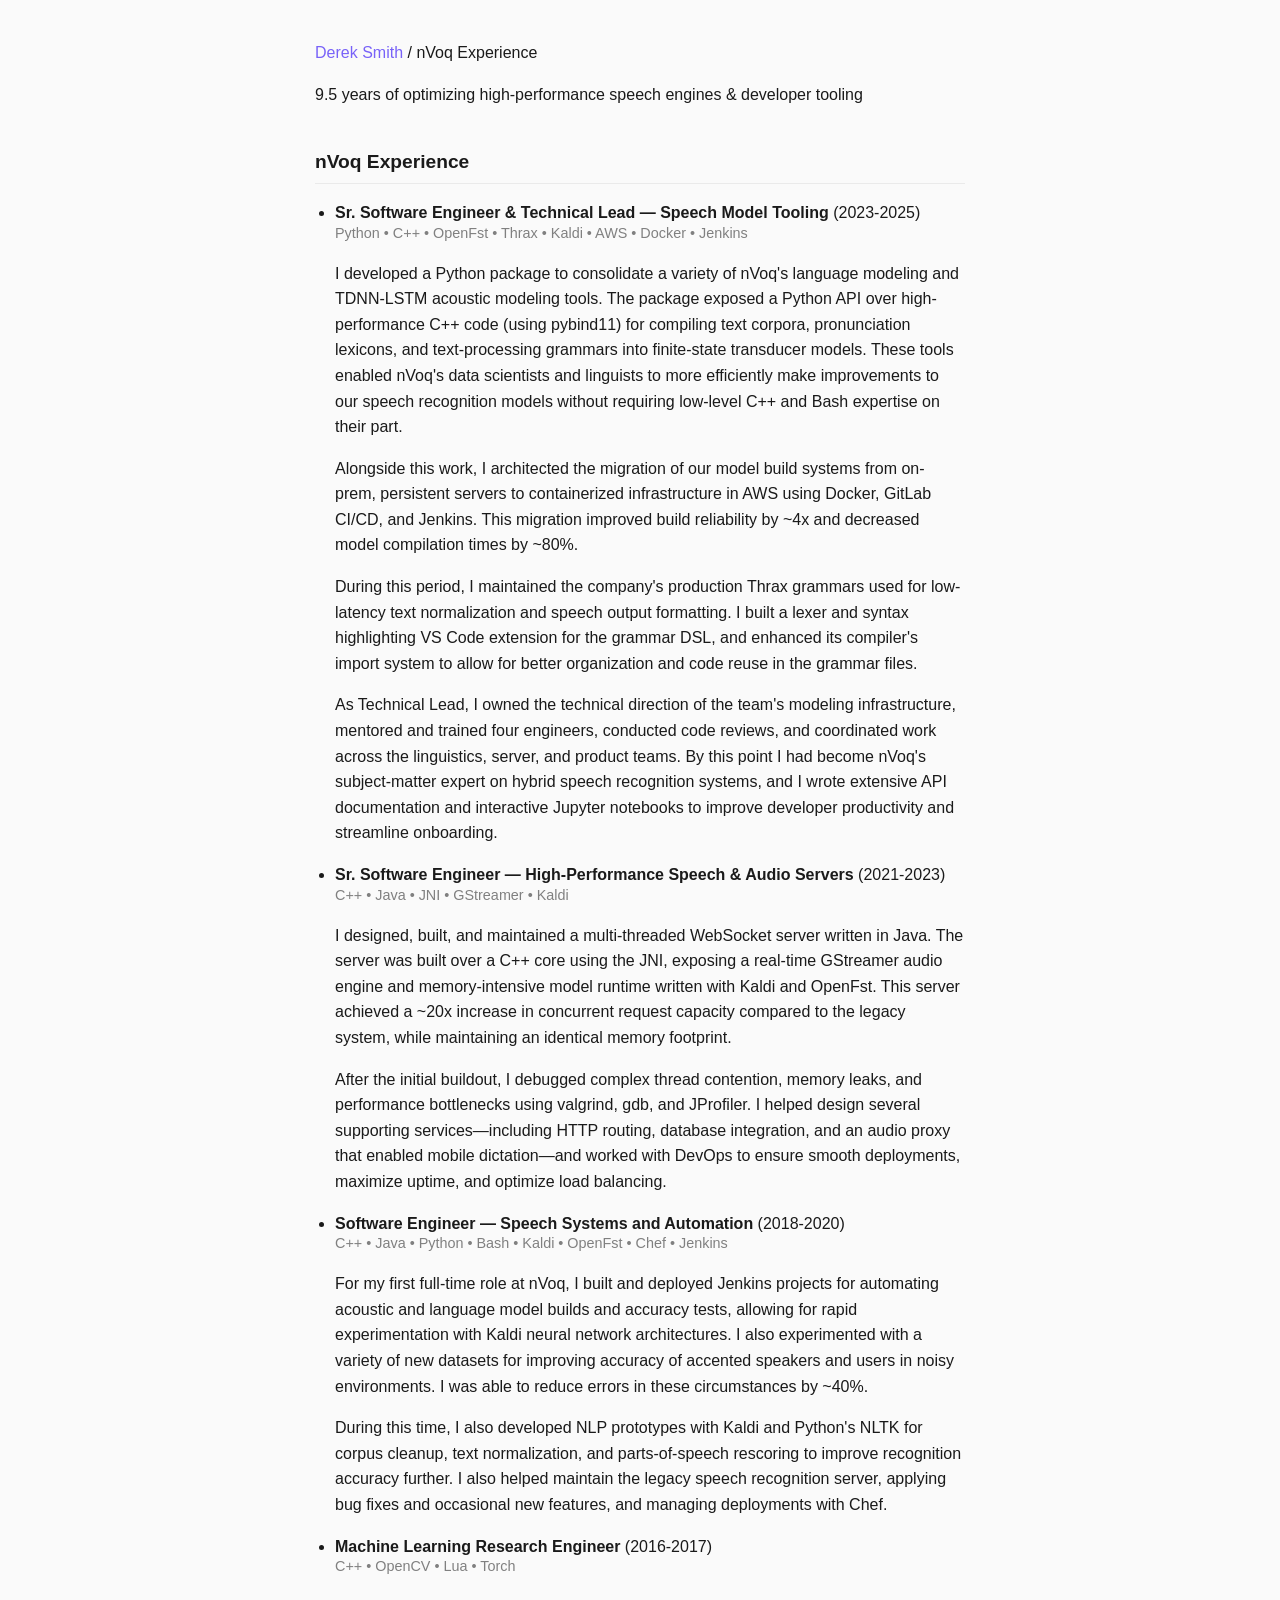
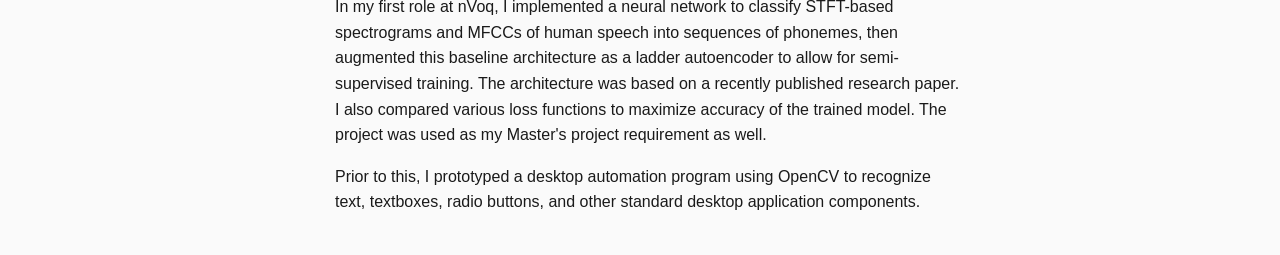
==== commit c19d5ca7: "More qualcomm updates" ====
--- a/site/nvoq/index.html
+++ b/site/nvoq/index.html
@@ -20,7 +20,7 @@
             <h2>nVoq Experience</h2>
             <ul>
                 <li>
-                    <strong>Senior Software Engineer & Technical Lead - Developer Tooling</strong> (2023-2025)
+                    <strong>Sr. Software Engineer & Technical Lead — Speech Model Tooling</strong> (2023-2025)
                     <span class="project-meta">Python • C++ • OpenFst • Thrax • Kaldi • AWS • Docker • Jenkins</span>
                     <p>
                     I developed a Python package to consolidate a variety of nVoq's language modeling and TDNN-LSTM acoustic modeling tools. The package exposed a Python API over high-performance C++ code (using pybind11) for compiling text corpora, pronunciation lexicons, and text-processing grammars into finite-state transducer models. These tools enabled nVoq's data scientists and linguists to more efficiently make improvements to our speech recognition models without requiring low-level C++ and Bash expertise on their part.
@@ -36,7 +36,7 @@
                     </p>
                 </li>
                 <li>
-                    <strong>Senior Software Engineer - High-Performance Servers</strong> (2021-2023)
+                    <strong>Sr. Software Engineer — High-Performance Speech & Audio Servers</strong> (2021-2023)
                     <span class="project-meta">C++ • Java • JNI • GStreamer • Kaldi</span>
                     <p>
                     I designed, built, and maintained a multi-threaded WebSocket server written in Java. The server was built over a C++ core using the JNI, exposing a real-time GStreamer audio engine and memory-intensive model runtime written with Kaldi and OpenFst. This server achieved a ~20x increase in concurrent request capacity compared to the legacy system, while maintaining an identical memory footprint.
@@ -46,7 +46,7 @@
                     </p>
                 </li>
                 <li>
-                    <strong>Software Engineer - Systems and Automation</strong> (2018-2020)
+                    <strong>Software Engineer — Speech Systems and Automation</strong> (2018-2020)
                     <span class="project-meta">C++ • Java • Python • Bash • Kaldi • OpenFst • Chef • Jenkins</span>
                     <p>
                     For my first full-time role at nVoq, I built and deployed Jenkins projects for automating acoustic and language model builds and accuracy tests, allowing for rapid experimentation with Kaldi neural network architectures. I also experimented with a variety of new datasets for improving accuracy of accented speakers and users in noisy environments. I was able to reduce errors in these circumstances by ~40%.
@@ -56,7 +56,7 @@
                     </p>
                 </li>
                 <li>
-                    <strong>Contractor - Machine Learning & Computer Vision</strong> (2016-2017)
+                    <strong>Machine Learning Research Engineer</strong> (2016-2017)
                     <span class="project-meta">C++ • OpenCV • Lua • Torch</span>
                     <p>
                     In my first role at nVoq, I implemented a neural network to classify STFT-based spectrograms and MFCCs of human speech into sequences of phonemes, then augmented this baseline architecture as a ladder autoencoder to allow for semi-supervised training. The architecture was based on a recently published research paper. I also compared various loss functions to maximize accuracy of the trained model. The project was used as my Master's project requirement as well.
